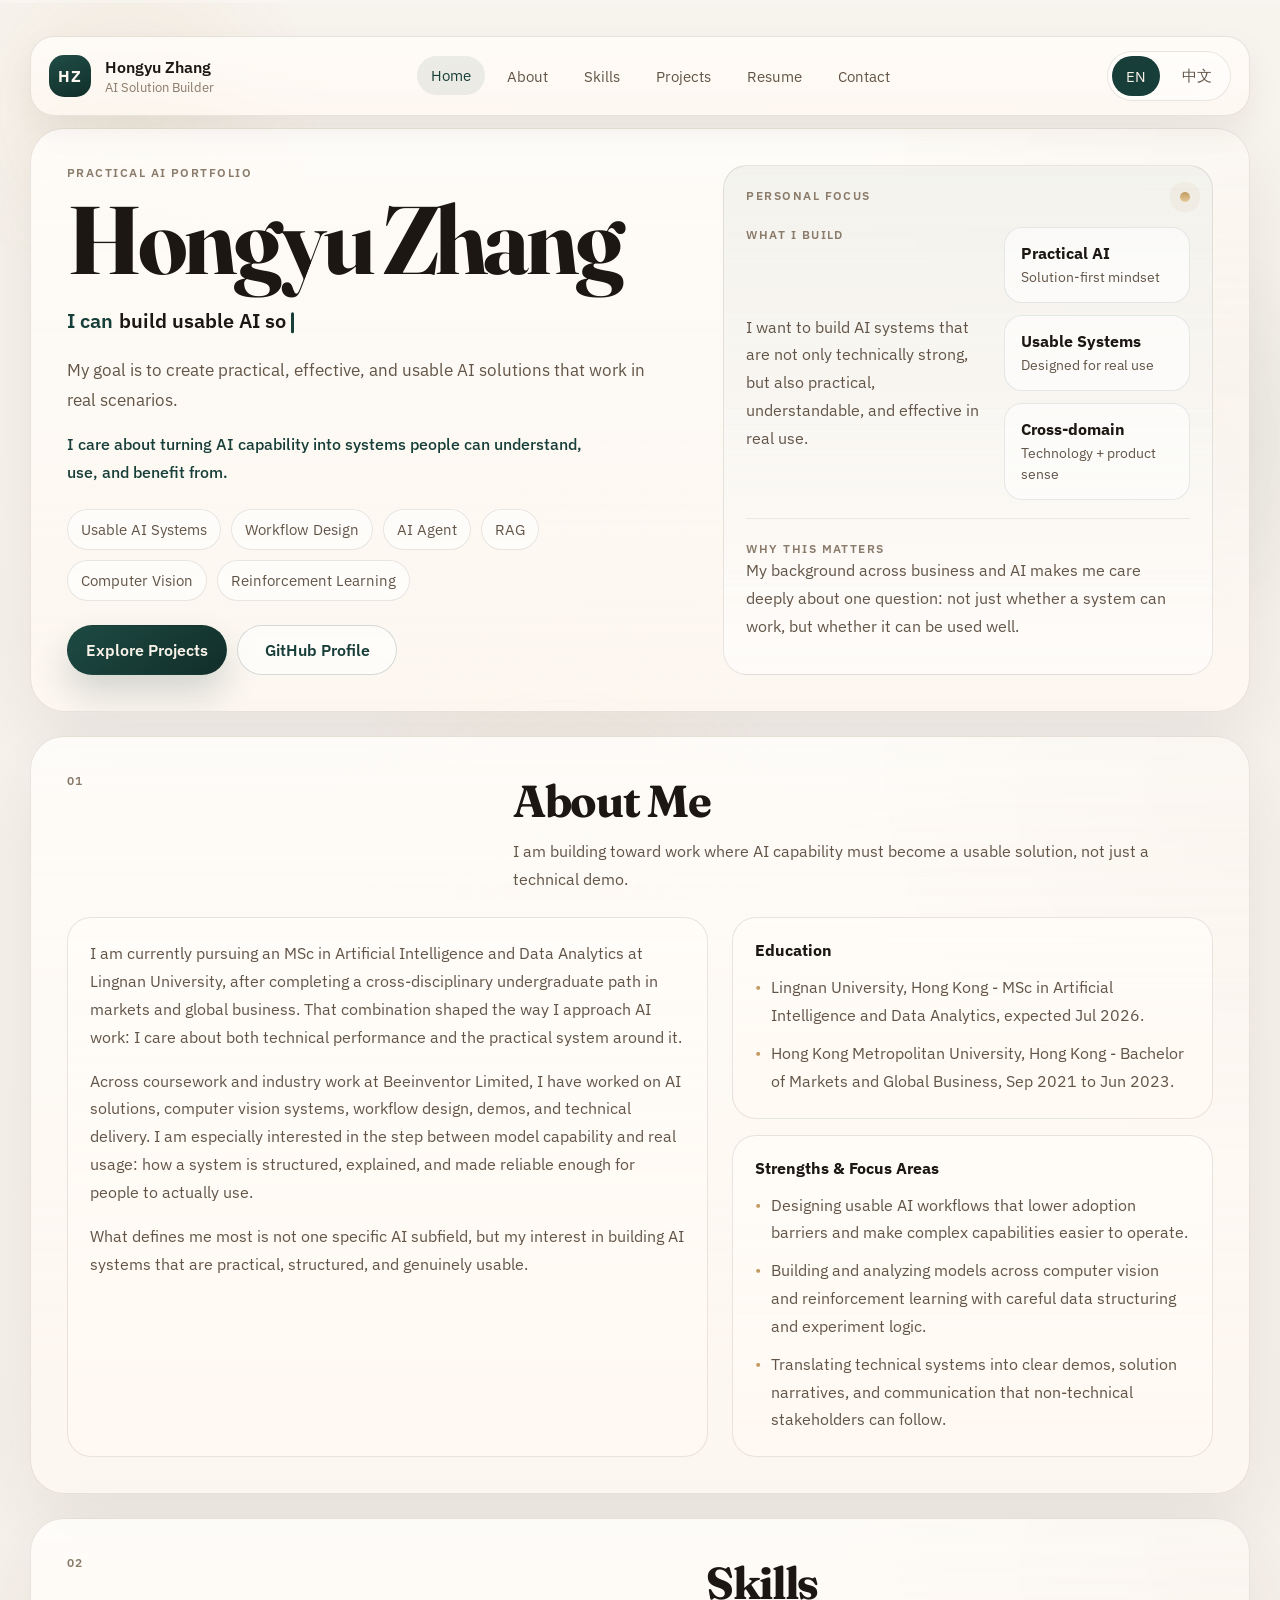
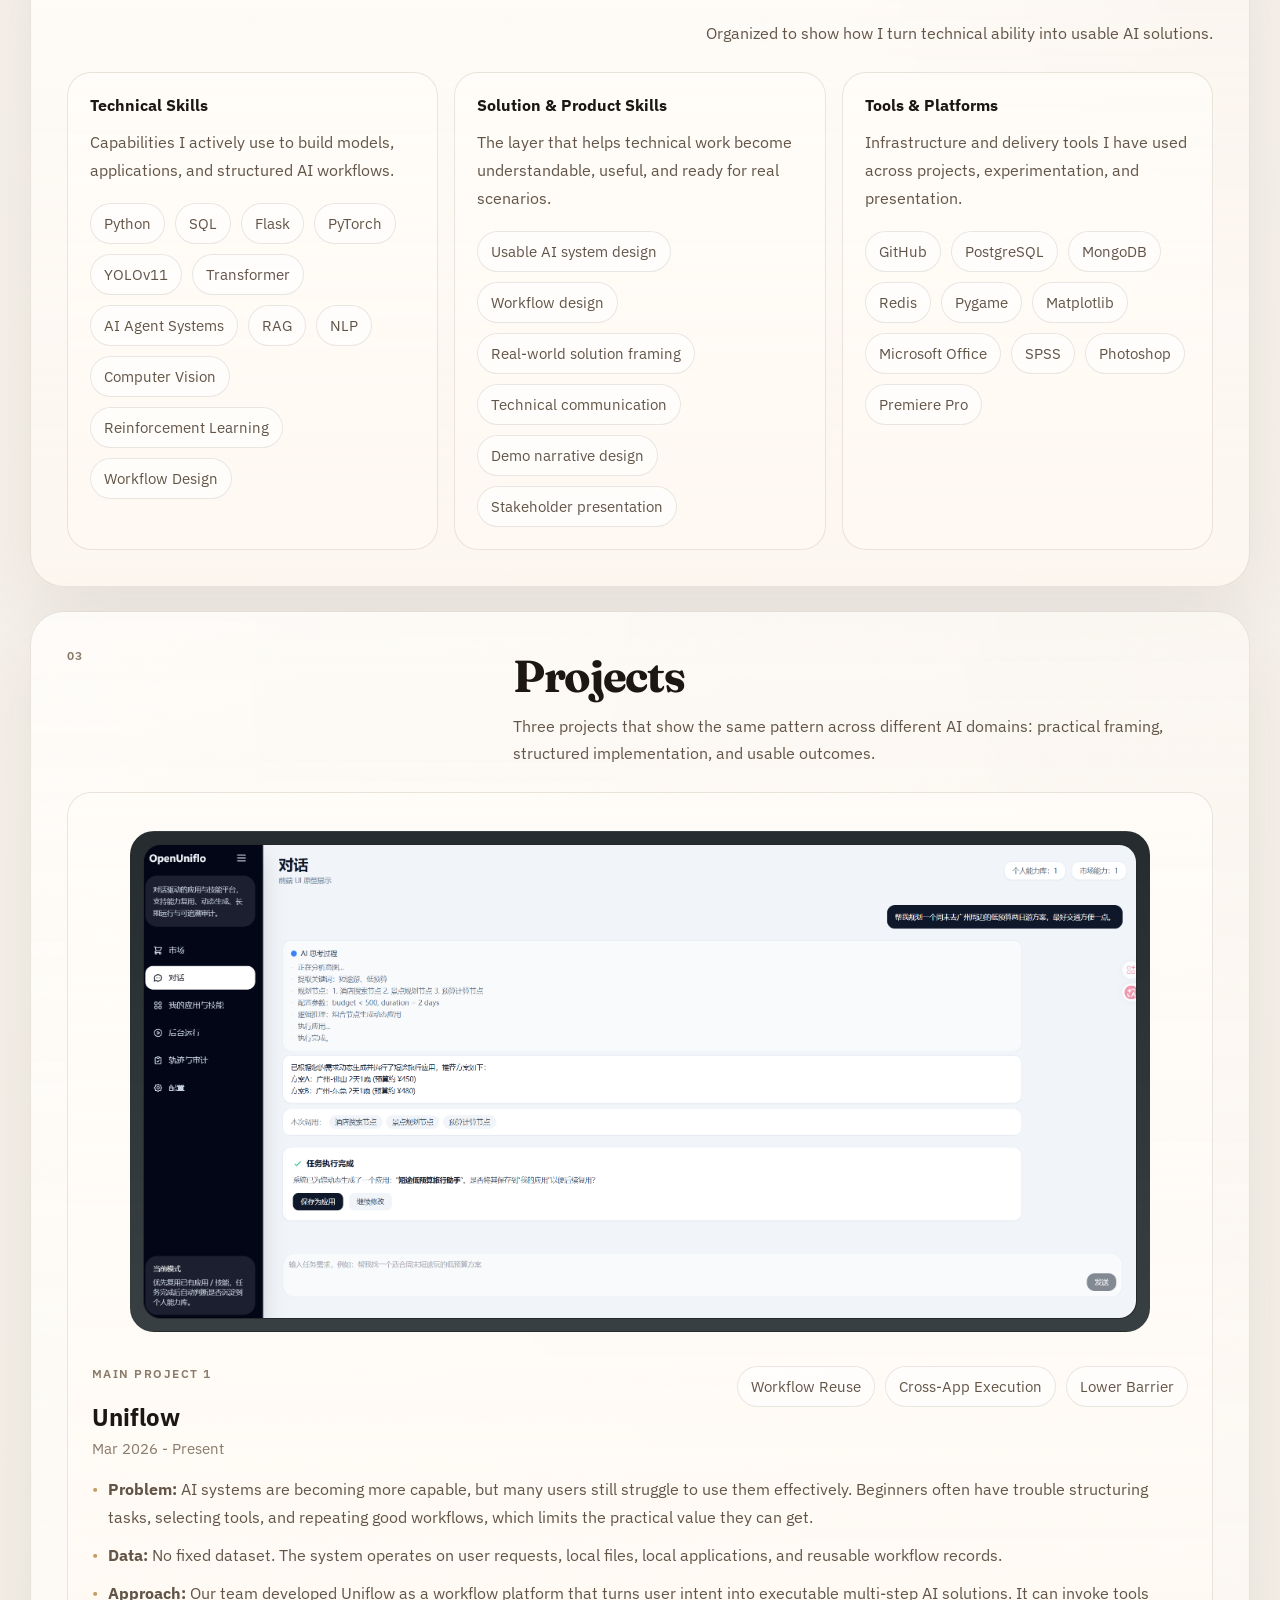
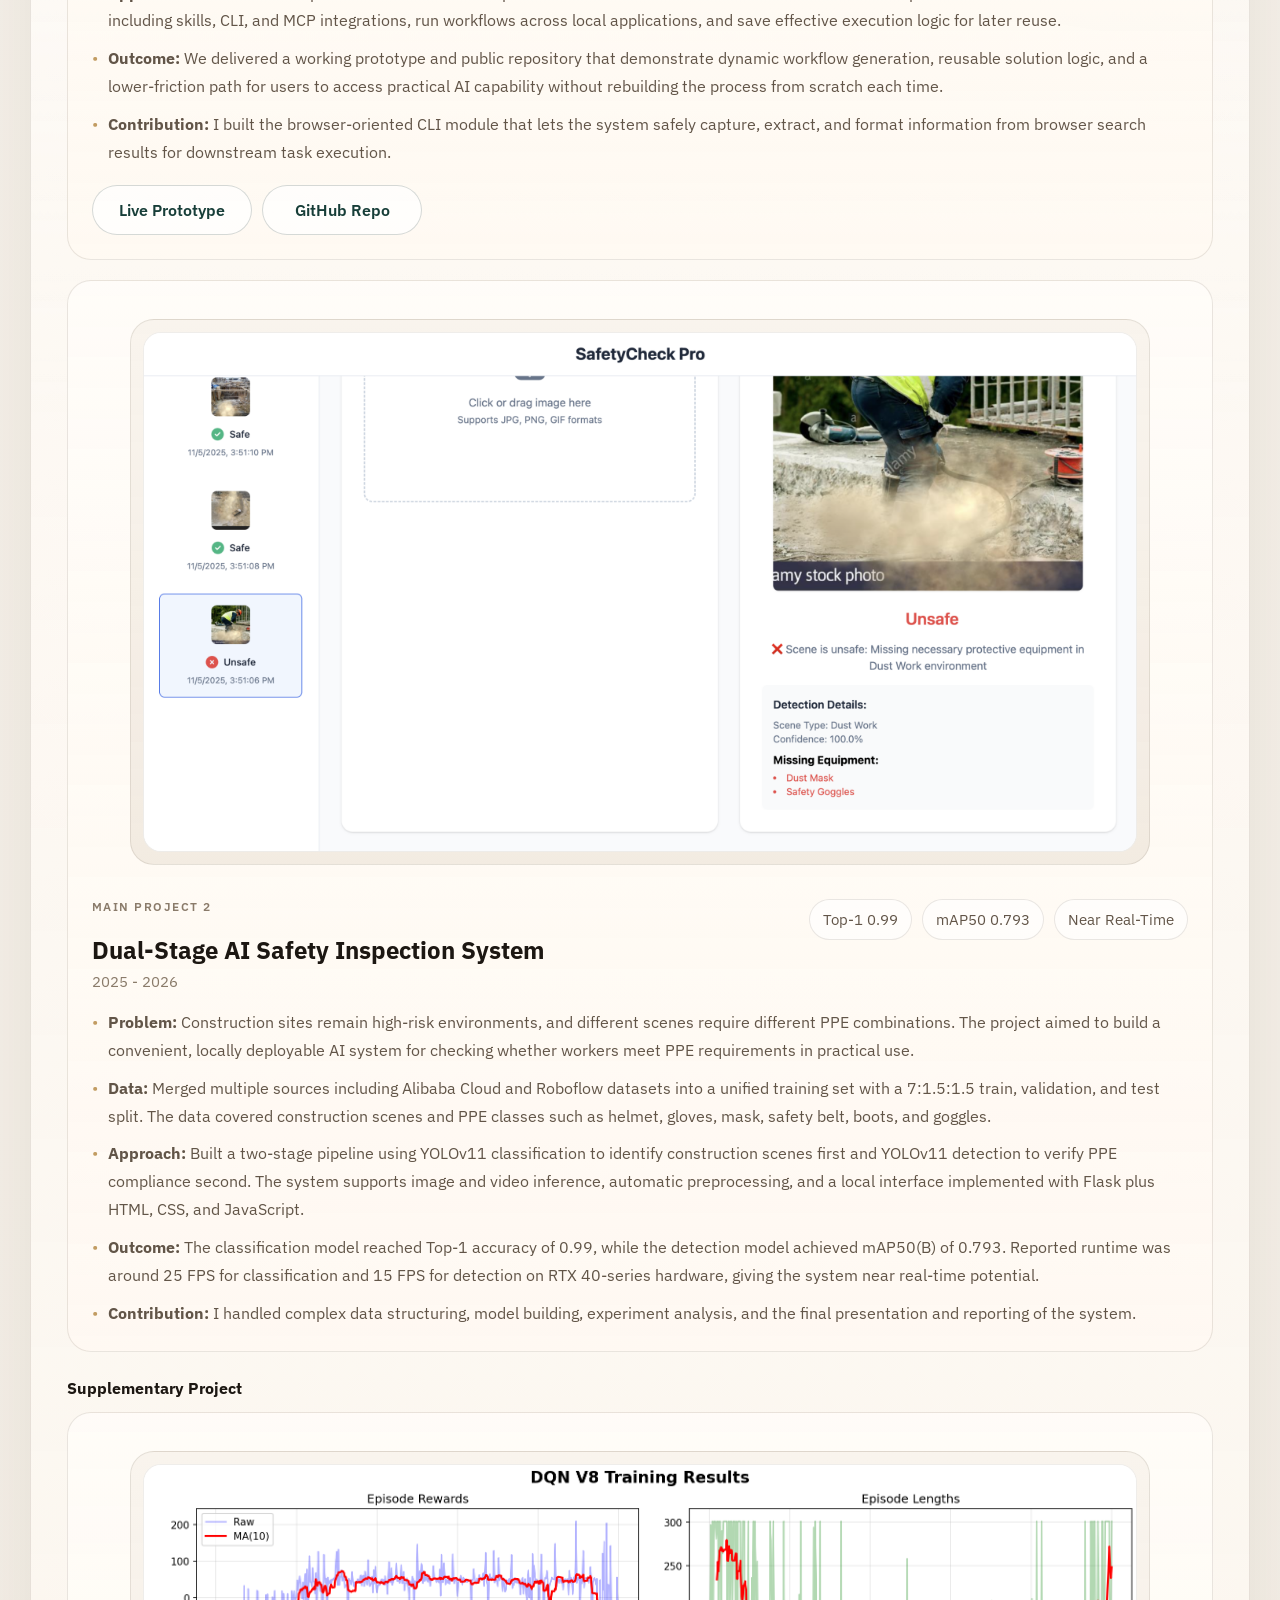
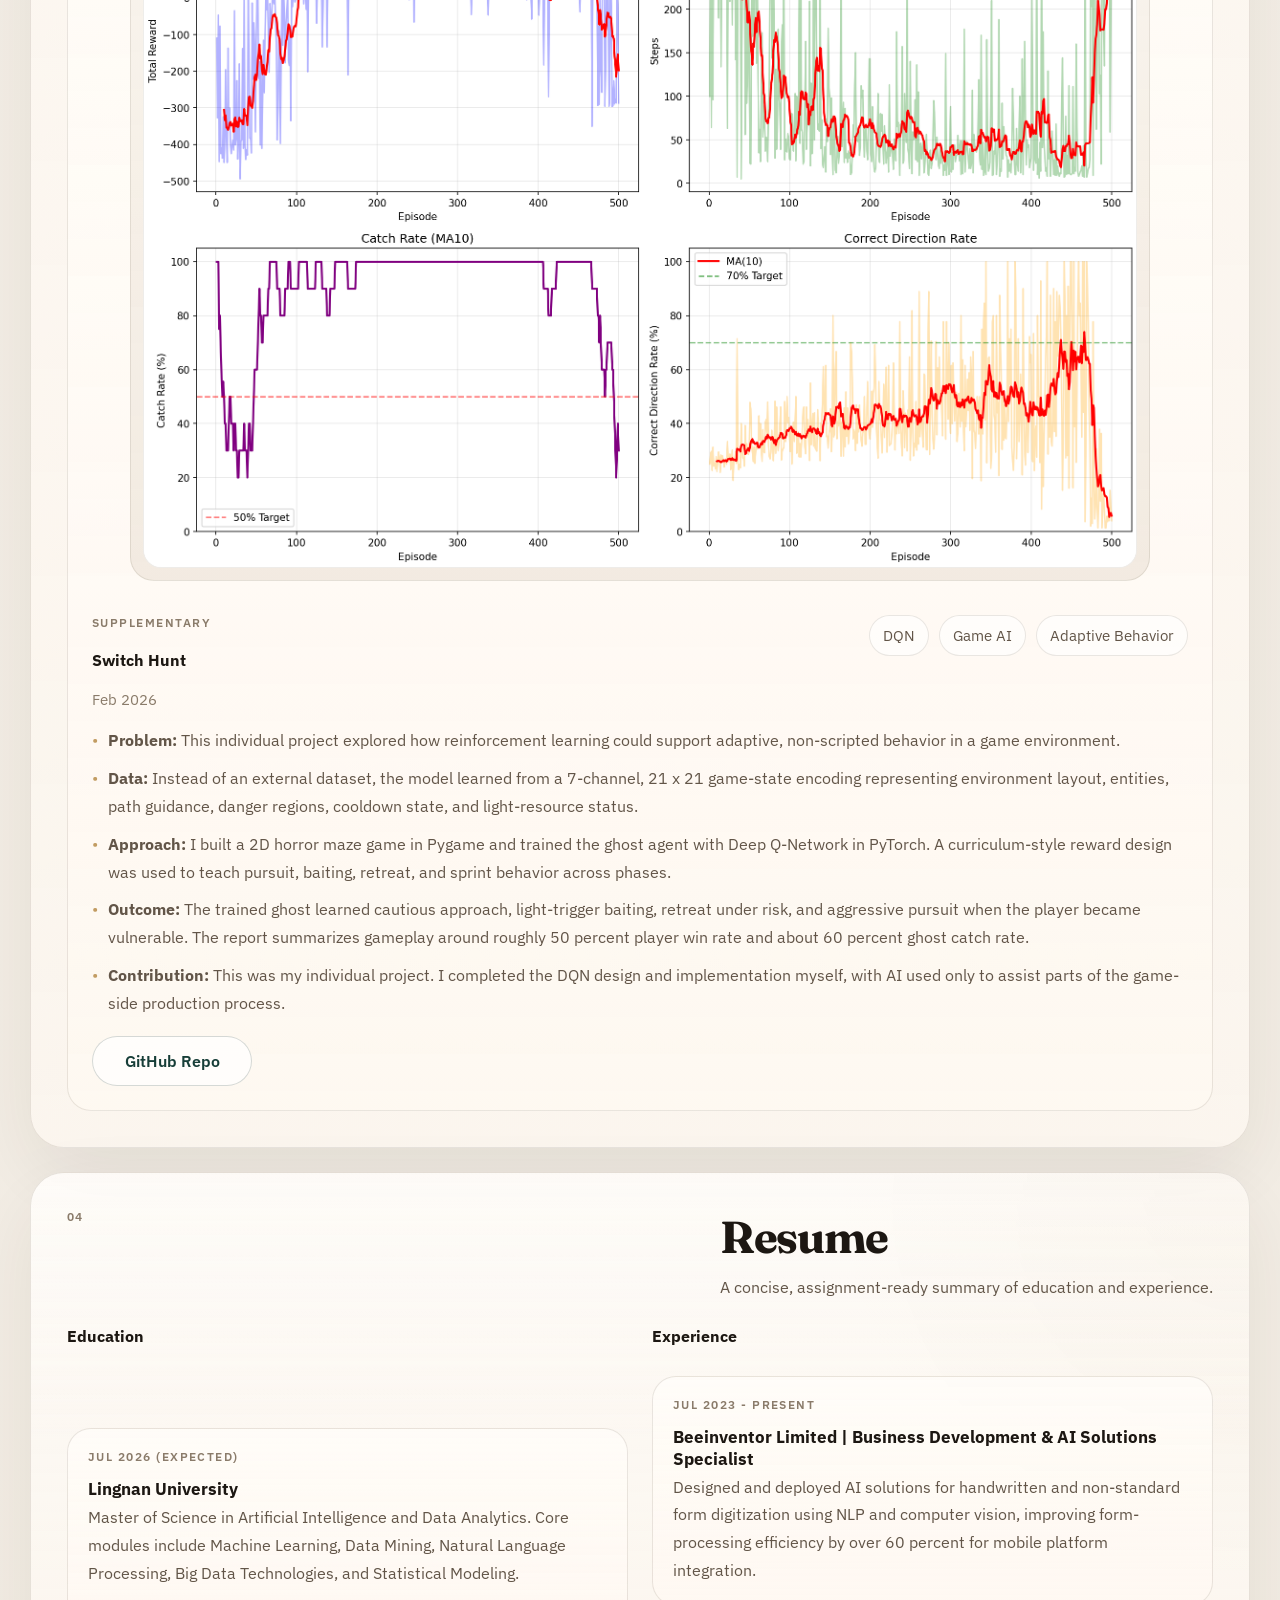
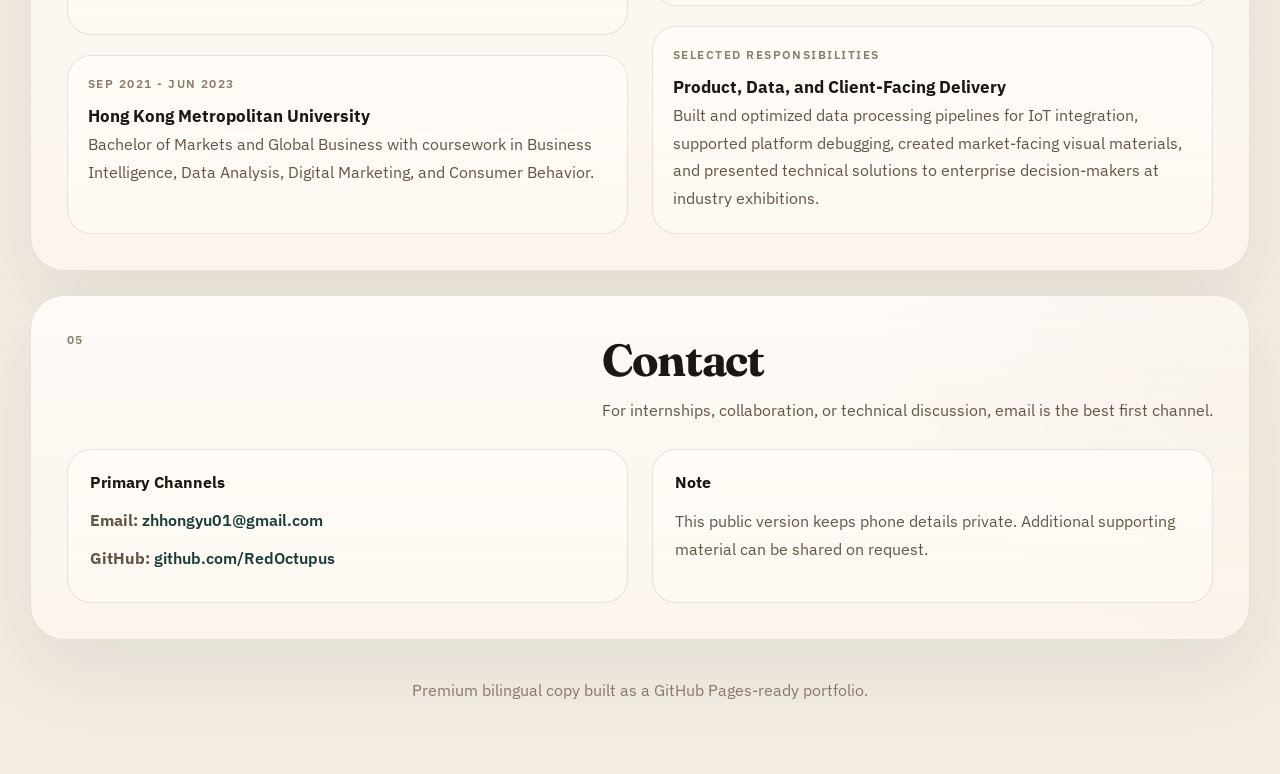
==== index.html @ efc62a49 "Initial GitHub Pages portfolio site" ====
<!DOCTYPE html>
<html lang="en">
<head>
  <meta charset="UTF-8">
  <meta name="viewport" content="width=device-width, initial-scale=1.0">
  <meta name="description" content="Premium portfolio copy for Hongyu Zhang, focused on building practical, effective, and usable AI solutions across workflow systems, computer vision, and reinforcement learning.">
  <title>Hongyu Zhang | AI Solution Builder</title>
  <link rel="preconnect" href="https://fonts.googleapis.com">
  <link rel="preconnect" href="https://fonts.gstatic.com" crossorigin>
  <link href="https://fonts.googleapis.com/css2?family=Fraunces:opsz,wght@9..144,500;9..144,600&family=IBM+Plex+Sans:wght@400;500;600;700&display=swap" rel="stylesheet">
  <link rel="stylesheet" href="styles.css">
</head>
<body>
  <div class="ambient-shell" aria-hidden="true">
    <div class="ambient-orb orb-a"></div>
    <div class="ambient-orb orb-b"></div>
    <div class="ambient-orb orb-c"></div>
    <div class="ambient-grid"></div>
  </div>
  <div class="scroll-progress" aria-hidden="true">
    <span id="scroll-progress-bar"></span>
  </div>

  <div class="page-shell">
    <header class="topbar interactive-panel" data-glow>
      <a class="brand" href="#home">
        <span class="brand-mark">HZ</span>
        <span class="brand-copy">
          <span class="brand-name">Hongyu Zhang</span>
          <span class="brand-role" id="brand-role"></span>
        </span>
      </a>
      <nav class="topnav" id="topnav" aria-label="Primary"></nav>
      <div class="lang-switch" aria-label="Language switch">
        <button class="lang-button is-active" type="button" data-lang="en">EN</button>
        <button class="lang-button" type="button" data-lang="zh">中文</button>
      </div>
    </header>

    <main>
      <section class="hero section-shell" id="home">
        <div class="hero-grid">
          <div class="hero-copy">
            <p class="eyebrow reveal-item" data-reveal style="--reveal-delay: 0ms;" id="hero-eyebrow"></p>
            <h1 class="hero-title reveal-item" data-reveal style="--reveal-delay: 80ms;" id="hero-title"></h1>
            <p class="hero-typewriter reveal-item" data-reveal style="--reveal-delay: 140ms;">
              <span class="typewriter-prefix" id="hero-typing-prefix"></span>
              <span class="typewriter-phrase" id="hero-typing-phrase"></span>
              <span class="typewriter-caret" id="hero-typing-caret" aria-hidden="true"></span>
            </p>
            <p class="hero-summary reveal-item" data-reveal style="--reveal-delay: 220ms;" id="hero-summary"></p>
            <p class="hero-signature reveal-item" data-reveal style="--reveal-delay: 280ms;" id="hero-signature"></p>
            <div class="hero-tags reveal-item" data-reveal style="--reveal-delay: 340ms;" id="hero-tags"></div>
            <div class="hero-actions reveal-item" data-reveal style="--reveal-delay: 400ms;" id="hero-actions"></div>
          </div>

          <aside class="hero-stage interactive-panel reveal-item" data-glow data-reveal style="--reveal-delay: 180ms;">
            <div class="hero-stage-topline">
              <span class="stage-kicker" id="hero-stage-kicker"></span>
              <span class="stage-accent-dot"></span>
            </div>
            <div class="hero-stage-panel">
              <div class="hero-stage-copy">
                <span class="micro-label" id="hero-angle-label"></span>
                <p class="hero-angle" id="hero-angle"></p>
              </div>
              <div class="hero-metrics" id="hero-metrics"></div>
            </div>
            <div class="micro-story">
              <span class="micro-label" id="hero-story-label"></span>
              <p id="hero-story"></p>
            </div>
          </aside>
        </div>
      </section>

      <section class="section-shell" id="about">
        <div class="section-heading">
          <p class="section-index">01</p>
          <div>
            <h2 id="about-heading"></h2>
            <p class="section-lead" id="about-lead"></p>
          </div>
        </div>
        <div class="about-grid">
          <div class="story-column interactive-panel" data-glow>
            <div class="rich-copy" id="about-body"></div>
          </div>
          <div class="info-stack">
            <article class="info-card interactive-panel" data-glow data-reveal>
              <h3 id="about-education-title"></h3>
              <div id="about-education"></div>
            </article>
            <article class="info-card interactive-panel" data-glow data-reveal>
              <h3 id="about-strengths-title"></h3>
              <ul class="bullet-list" id="about-strengths"></ul>
            </article>
          </div>
        </div>
      </section>

      <section class="section-shell" id="skills">
        <div class="section-heading">
          <p class="section-index">02</p>
          <div>
            <h2 id="skills-heading"></h2>
            <p class="section-lead" id="skills-lead"></p>
          </div>
        </div>
        <div class="skill-grid" id="skills-grid"></div>
      </section>

      <section class="section-shell" id="projects">
        <div class="section-heading">
          <p class="section-index">03</p>
          <div>
            <h2 id="projects-heading"></h2>
            <p class="section-lead" id="projects-lead"></p>
          </div>
        </div>
        <div class="featured-projects" id="featured-projects"></div>
        <div class="project-subsection">
          <h3 id="supplementary-heading"></h3>
          <div id="supplementary-projects"></div>
        </div>
      </section>

      <section class="section-shell" id="resume">
        <div class="section-heading">
          <p class="section-index">04</p>
          <div>
            <h2 id="resume-heading"></h2>
            <p class="section-lead" id="resume-lead"></p>
          </div>
        </div>
        <div class="resume-grid">
          <div class="resume-column">
            <h3 id="resume-education-heading"></h3>
            <div class="timeline" id="resume-education"></div>
          </div>
          <div class="resume-column">
            <h3 id="resume-experience-heading"></h3>
            <div class="timeline" id="resume-experience"></div>
          </div>
        </div>
      </section>

      <section class="section-shell" id="contact">
        <div class="section-heading">
          <p class="section-index">05</p>
          <div>
            <h2 id="contact-heading"></h2>
            <p class="section-lead" id="contact-lead"></p>
          </div>
        </div>
        <div class="contact-grid">
          <article class="contact-card interactive-panel" data-glow data-reveal>
            <h3 id="contact-primary-heading"></h3>
            <div id="contact-primary"></div>
          </article>
          <article class="contact-card interactive-panel" data-glow data-reveal>
            <h3 id="contact-note-heading"></h3>
            <p id="contact-note"></p>
          </article>
        </div>
      </section>
    </main>

    <footer class="footer">
      <p id="footer-text"></p>
    </footer>
  </div>

  <script src="script.js"></script>
</body>
</html>
---- styles.css ----
:root {
  --bg: #f3ede4;
  --bg-soft: #faf5ee;
  --panel: rgba(255, 250, 244, 0.8);
  --panel-strong: rgba(255, 251, 246, 0.92);
  --text: #1c1712;
  --muted: #625548;
  --soft: #8a7b6a;
  --line: rgba(55, 39, 23, 0.11);
  --line-strong: rgba(24, 52, 47, 0.18);
  --accent: #173e38;
  --accent-soft: rgba(23, 62, 56, 0.08);
  --gold: #c29c62;
  --shadow: 0 28px 80px rgba(54, 38, 22, 0.08);
  --shadow-soft: 0 14px 34px rgba(44, 28, 15, 0.06);
  --radius-xl: 34px;
  --radius-lg: 24px;
  --radius-md: 18px;
  --content-width: 1220px;
  --font-body: "IBM Plex Sans", "Segoe UI", sans-serif;
  --font-display: "Fraunces", Georgia, serif;
}

*,
*::before,
*::after {
  box-sizing: border-box;
}

html {
  scroll-behavior: smooth;
}

body {
  margin: 0;
  min-height: 100vh;
  background: linear-gradient(180deg, #f7f3ed 0%, #f2ece3 100%);
  color: var(--text);
  font-family: var(--font-body);
  overflow-x: hidden;
}

a {
  color: inherit;
}

img {
  display: block;
  max-width: 100%;
}

.ambient-shell {
  position: fixed;
  inset: 0;
  z-index: 0;
  pointer-events: none;
  overflow: hidden;
}

.ambient-grid {
  position: absolute;
  inset: 0;
  background-image:
    linear-gradient(rgba(23, 62, 56, 0.035) 1px, transparent 1px),
    linear-gradient(90deg, rgba(23, 62, 56, 0.035) 1px, transparent 1px);
  background-size: 40px 40px;
  mask-image: radial-gradient(circle at center, rgba(0, 0, 0, 0.68), transparent 78%);
  opacity: 0.24;
}

.ambient-orb {
  position: absolute;
  border-radius: 50%;
  filter: blur(20px);
  opacity: 0.4;
  animation: drift 18s ease-in-out infinite alternate;
}

.orb-a {
  top: -80px;
  left: -60px;
  width: 380px;
  height: 380px;
  background: radial-gradient(circle, rgba(194, 156, 98, 0.28), transparent 68%);
}

.orb-b {
  top: 220px;
  right: -80px;
  width: 440px;
  height: 440px;
  background: radial-gradient(circle, rgba(23, 62, 56, 0.2), transparent 72%);
  animation-duration: 24s;
}

.orb-c {
  left: 26%;
  bottom: -180px;
  width: 460px;
  height: 460px;
  background: radial-gradient(circle, rgba(244, 213, 165, 0.25), transparent 72%);
  animation-duration: 21s;
}

.scroll-progress {
  position: fixed;
  top: 0;
  left: 0;
  width: 100%;
  height: 3px;
  z-index: 40;
  background: rgba(255, 255, 255, 0.25);
}

.scroll-progress span {
  display: block;
  width: 0;
  height: 100%;
  background: linear-gradient(90deg, var(--accent), var(--gold));
}

.page-shell {
  position: relative;
  z-index: 1;
  width: min(calc(100% - 36px), var(--content-width));
  margin: 0 auto;
  padding: 22px 0 48px;
}

.topbar {
  position: sticky;
  top: 14px;
  z-index: 30;
  display: grid;
  grid-template-columns: auto 1fr auto;
  align-items: center;
  gap: 20px;
  padding: 14px 18px;
  margin-bottom: 26px;
  border: 1px solid var(--line);
  border-radius: 26px;
  background: rgba(255, 250, 244, 0.78);
  backdrop-filter: blur(22px);
  box-shadow: var(--shadow-soft);
}

.brand {
  display: inline-flex;
  align-items: center;
  gap: 14px;
  text-decoration: none;
}

.brand-mark {
  display: grid;
  place-items: center;
  width: 42px;
  height: 42px;
  border-radius: 15px;
  background: linear-gradient(160deg, #204c45, #112f2a);
  color: #fbf7f0;
  font-weight: 700;
  letter-spacing: 0.04em;
}

.brand-copy {
  display: grid;
  gap: 2px;
}

.brand-name {
  font-size: 0.98rem;
  font-weight: 600;
}

.brand-role {
  color: var(--soft);
  font-size: 0.8rem;
}

.topnav {
  display: flex;
  justify-content: center;
  gap: 8px;
  flex-wrap: wrap;
}

.nav-link {
  padding: 10px 14px;
  border-radius: 999px;
  color: var(--muted);
  text-decoration: none;
  font-size: 0.92rem;
  transition: color 220ms ease, background-color 220ms ease, transform 220ms ease;
}

.nav-link:hover,
.nav-link.is-active {
  color: var(--accent);
  background: rgba(23, 62, 56, 0.08);
  transform: translateY(-1px);
}

.lang-switch {
  display: inline-flex;
  gap: 8px;
  padding: 4px;
  border: 1px solid var(--line);
  border-radius: 999px;
  background: rgba(255, 255, 255, 0.56);
}

.lang-button {
  border: 0;
  padding: 10px 14px;
  border-radius: 999px;
  background: transparent;
  color: var(--muted);
  font: inherit;
  font-size: 0.92rem;
  cursor: pointer;
  transition: background-color 180ms ease, color 180ms ease;
}

.lang-button.is-active {
  background: var(--accent);
  color: #f7f1e7;
}

main {
  display: grid;
  gap: 24px;
}

.section-shell {
  position: relative;
  padding: 36px;
  border: 1px solid var(--line);
  border-radius: var(--radius-xl);
  background: linear-gradient(180deg, rgba(255, 252, 248, 0.82), rgba(255, 249, 242, 0.68));
  box-shadow: var(--shadow);
  overflow: hidden;
}

.section-shell::before {
  content: "";
  position: absolute;
  inset: 0;
  background:
    linear-gradient(180deg, rgba(255, 255, 255, 0.28), transparent 38%),
    radial-gradient(circle at top right, rgba(194, 156, 98, 0.07), transparent 30%);
  pointer-events: none;
}

.hero {
  min-height: clamp(540px, 62vh, 780px);
}

.hero-grid,
.about-grid,
.resume-grid,
.contact-grid {
  position: relative;
  z-index: 1;
  display: grid;
  gap: 24px;
}

.hero-grid {
  grid-template-columns: minmax(0, 1.24fr) minmax(320px, 0.96fr);
  align-items: start;
}

.hero-copy {
  padding-right: 18px;
}

.eyebrow,
.section-index,
.stage-kicker,
.micro-label,
.timeline-meta,
.project-label {
  margin: 0 0 14px;
  color: var(--soft);
  letter-spacing: 0.12em;
  text-transform: uppercase;
  font-size: 0.76rem;
  font-weight: 600;
}

.hero-title {
  max-width: 11ch;
  margin: 0;
  font-family: var(--font-display);
  font-size: clamp(3.2rem, 8vw, 6rem);
  line-height: 0.95;
  letter-spacing: -0.04em;
}

.hero-typewriter {
  display: inline-flex;
  align-items: center;
  flex-wrap: wrap;
  gap: 0.28em;
  min-height: 1.8em;
  margin: 18px 0 10px;
  color: var(--accent);
  font-size: clamp(1.05rem, 2vw, 1.28rem);
  font-weight: 600;
  line-height: 1.5;
}

.typewriter-prefix,
.typewriter-phrase {
  white-space: pre-wrap;
}

.typewriter-phrase {
  color: var(--text);
}

.typewriter-caret {
  width: 0.12em;
  height: 1.05em;
  border-radius: 999px;
  background: currentColor;
  transform: translateY(0.06em);
  animation: caret-blink 1s steps(1, end) infinite;
}

.typewriter-caret.is-static {
  animation: none;
  opacity: 0.7;
}

.hero-summary,
.hero-signature,
.section-lead,
.rich-copy p,
.info-card li,
.skill-card p,
.project-list li,
.timeline-item p,
.contact-card p,
.hero-angle,
.micro-story p {
  color: var(--muted);
  line-height: 1.74;
}

.hero-summary {
  max-width: 60ch;
  margin: 6px 0 16px;
  font-size: 1.06rem;
}

.hero-signature {
  max-width: 54ch;
  margin: 0 0 22px;
  color: var(--accent);
  font-size: 1rem;
  font-weight: 500;
}

.hero-tags,
.hero-actions,
.project-metrics,
.chip-list {
  display: flex;
  flex-wrap: wrap;
  gap: 10px;
}

.tag,
.metric-chip,
.skill-pill {
  display: inline-flex;
  align-items: center;
  padding: 10px 13px;
  border: 1px solid var(--line);
  border-radius: 999px;
  background: rgba(255, 255, 255, 0.6);
  color: var(--muted);
  font-size: 0.92rem;
}

.hero-actions {
  margin-top: 24px;
}

.button-link,
.project-link {
  display: inline-flex;
  align-items: center;
  justify-content: center;
  min-width: 160px;
  padding: 14px 18px;
  border-radius: 999px;
  text-decoration: none;
  font-weight: 600;
  border: 1px solid transparent;
  transition: transform 220ms ease, box-shadow 220ms ease, background-color 220ms ease;
}

.button-link:hover,
.project-link:hover {
  transform: translateY(-2px);
}

.button-link.primary {
  color: #f8f2e9;
  background: linear-gradient(140deg, #1d4a43, #122e29);
  box-shadow: 0 18px 34px rgba(22, 55, 49, 0.18);
}

.button-link.secondary {
  color: var(--accent);
  border-color: var(--line-strong);
  background: rgba(255, 255, 255, 0.62);
}

.interactive-panel,
.info-card,
.skill-card,
.project-card,
.supplementary-card,
.timeline-item,
.contact-card {
  position: relative;
  overflow: hidden;
  border: 1px solid var(--line);
  border-radius: var(--radius-lg);
  background: linear-gradient(180deg, rgba(255, 252, 248, 0.88), rgba(255, 249, 242, 0.74));
  transition: transform 280ms ease, border-color 280ms ease, box-shadow 280ms ease;
}

.interactive-panel::after,
.project-card::after,
.supplementary-card::after,
.skill-card::after,
.info-card::after,
.timeline-item::after,
.contact-card::after {
  content: "";
  position: absolute;
  inset: 0;
  background: radial-gradient(circle at var(--glow-x, 50%) var(--glow-y, 50%), rgba(194, 156, 98, 0.18), transparent 34%);
  opacity: 0;
  transition: opacity 260ms ease;
  pointer-events: none;
}

.interactive-panel:hover,
.project-card:hover,
.supplementary-card:hover,
.skill-card:hover,
.info-card:hover,
.timeline-item:hover,
.contact-card:hover {
  transform: translateY(-4px);
  border-color: rgba(23, 62, 56, 0.2);
  box-shadow: 0 18px 42px rgba(37, 27, 16, 0.09);
}

.interactive-panel:hover::after,
.project-card:hover::after,
.supplementary-card:hover::after,
.skill-card:hover::after,
.info-card:hover::after,
.timeline-item:hover::after,
.contact-card:hover::after {
  opacity: 1;
}

.hero-stage {
  padding: 22px;
  min-height: 100%;
  background:
    linear-gradient(180deg, rgba(23, 62, 56, 0.05), rgba(255, 255, 255, 0.54)),
    linear-gradient(180deg, rgba(255, 252, 247, 0.92), rgba(255, 248, 240, 0.82));
}

.hero-stage-topline,
.hero-stage-panel,
.project-header,
.section-heading {
  display: flex;
  justify-content: space-between;
  gap: 16px;
}

.hero-stage-topline,
.project-header {
  align-items: start;
}

.stage-accent-dot {
  width: 10px;
  height: 10px;
  margin-top: 4px;
  border-radius: 50%;
  background: linear-gradient(180deg, var(--gold), #e6c998);
  box-shadow: 0 0 0 10px rgba(194, 156, 98, 0.08);
}

.hero-stage-panel {
  display: grid;
  grid-template-columns: minmax(0, 1.2fr) minmax(180px, 0.92fr);
  margin-top: 10px;
}

.hero-stage-copy {
  display: grid;
  gap: 10px;
}

.hero-angle,
.micro-story p {
  margin: 0;
}

.hero-metrics {
  display: grid;
  gap: 12px;
}

.metric-card {
  display: grid;
  gap: 4px;
  padding: 14px 16px;
  border: 1px solid rgba(23, 62, 56, 0.1);
  border-radius: var(--radius-md);
  background: rgba(255, 255, 255, 0.58);
}

.metric-card strong {
  font-size: 1.02rem;
  font-weight: 700;
}

.metric-card span {
  color: var(--muted);
  font-size: 0.88rem;
  line-height: 1.5;
}

.micro-story {
  margin-top: 18px;
  padding-top: 18px;
  border-top: 1px solid rgba(55, 39, 23, 0.08);
}

.section-heading {
  position: relative;
  z-index: 1;
  margin-bottom: 24px;
}

.section-heading h2 {
  margin: 0;
  font-family: var(--font-display);
  font-size: clamp(2rem, 4vw, 2.8rem);
  letter-spacing: -0.03em;
}

.section-lead {
  margin: 10px 0 0;
  max-width: 70ch;
}

.about-grid {
  grid-template-columns: minmax(0, 1.2fr) minmax(280px, 0.9fr);
}

.story-column,
.info-card,
.skill-card,
.contact-card {
  padding: 22px;
}

.rich-copy {
  display: grid;
  gap: 16px;
}

.rich-copy p,
.timeline-item p {
  margin: 0;
}

.info-stack {
  display: grid;
  gap: 16px;
}

.info-card h3,
.skill-card h3,
.resume-column h3,
.project-subsection h3,
.contact-card h3 {
  margin: 0 0 14px;
  font-size: 1rem;
}

.bullet-list,
.project-list,
.contact-list {
  display: grid;
  gap: 10px;
  list-style: none;
  padding: 0;
  margin: 0;
}

.bullet-list li,
.project-list li {
  position: relative;
  padding-left: 1rem;
}

.bullet-list li::before,
.project-list li::before {
  content: "•";
  position: absolute;
  left: 0;
  color: var(--gold);
}

.contact-list li {
  color: var(--muted);
  line-height: 1.75;
}

.contact-card a {
  color: var(--accent);
  text-decoration: none;
  font-weight: 600;
}

.skill-grid {
  position: relative;
  z-index: 1;
  display: grid;
  grid-template-columns: repeat(3, minmax(0, 1fr));
  gap: 16px;
}

.skill-card p {
  margin: 0 0 18px;
}

.featured-projects,
#supplementary-projects,
.timeline {
  position: relative;
  z-index: 1;
  display: grid;
  gap: 20px;
}

.project-card,
.supplementary-card {
  display: grid;
  grid-template-columns: 1fr;
}

.project-visual-wrap {
  padding: 22px 22px 0;
}

.visual-frame {
  border-radius: 24px;
  border: 1px solid rgba(55, 39, 23, 0.1);
  overflow: hidden;
}

.visual-frame[data-frame="matte"] {
  padding: 12px;
  background: linear-gradient(180deg, rgba(249, 244, 237, 0.98), rgba(241, 233, 223, 0.9));
}

.visual-frame[data-frame="matte-dark"] {
  padding: 12px;
  background: linear-gradient(180deg, rgba(24, 31, 34, 0.94), rgba(39, 48, 52, 0.92));
}

.visual-stage {
  width: 100%;
  aspect-ratio: var(--visual-aspect, 16 / 9);
  border-radius: 18px;
  overflow: hidden;
  border: 1px solid rgba(55, 39, 23, 0.08);
  background: rgba(255, 255, 255, 0.88);
}

.visual-frame[data-frame="matte-dark"] .visual-stage {
  background: rgba(18, 22, 24, 0.96);
  border-color: rgba(255, 255, 255, 0.08);
}

.visual-stage img {
  width: 100%;
  height: 100%;
  object-fit: var(--image-fit, cover);
  object-position: var(--image-position, center center);
  transform: scale(1.005);
  transition: transform 700ms cubic-bezier(.2, .7, .2, 1);
}

.project-card:hover .visual-stage img,
.supplementary-card:hover .visual-stage img {
  transform: scale(1.018);
}

.project-copy {
  display: grid;
  gap: 18px;
  padding: 18px 24px 24px;
}

.project-title-group {
  display: grid;
  gap: 6px;
}

.project-title {
  margin: 0;
  font-size: 1.52rem;
}

.project-time {
  color: var(--soft);
  font-size: 0.92rem;
}

.project-metrics {
  justify-content: flex-start;
}

.project-links {
  display: flex;
  flex-wrap: wrap;
  gap: 10px;
}

.project-link {
  color: var(--accent);
  border-color: var(--line-strong);
  background: rgba(255, 255, 255, 0.66);
}

.project-subsection {
  position: relative;
  z-index: 1;
  margin-top: 26px;
}

.resume-grid,
.contact-grid {
  position: relative;
  z-index: 1;
  grid-template-columns: repeat(2, minmax(0, 1fr));
}

.resume-column {
  display: grid;
  gap: 16px;
}

.timeline-item {
  padding: 20px;
}

.timeline-item h4 {
  margin: 10px 0 4px;
  font-size: 1.04rem;
}

.footer {
  padding: 24px 0 10px;
  text-align: center;
  color: var(--soft);
}

[data-reveal] {
  opacity: 0;
  transform: translateY(26px);
  transition: opacity 680ms cubic-bezier(.2, .7, .2, 1), transform 680ms cubic-bezier(.2, .7, .2, 1);
  transition-delay: var(--reveal-delay, 0ms);
}

[data-reveal].is-visible {
  opacity: 1;
  transform: translateY(0);
}

@keyframes drift {
  from {
    transform: translate3d(0, 0, 0) scale(1);
  }
  to {
    transform: translate3d(28px, -24px, 0) scale(1.06);
  }
}

@keyframes caret-blink {
  0%,
  49% {
    opacity: 1;
  }
  50%,
  100% {
    opacity: 0;
  }
}

@media (max-width: 1080px) {
  .hero-grid,
  .about-grid,
  .resume-grid,
  .contact-grid,
  .skill-grid,
  .hero-stage-panel {
    grid-template-columns: 1fr;
  }

  .hero-copy {
    padding-right: 0;
  }
}

@media (max-width: 860px) {
  .page-shell {
    width: min(calc(100% - 20px), var(--content-width));
    padding-top: 12px;
  }

  .topbar {
    grid-template-columns: 1fr;
    justify-items: start;
  }

  .topnav {
    justify-content: flex-start;
  }

  .section-shell {
    padding: 24px;
  }

  .hero-title {
    max-width: none;
  }

  .project-header {
    flex-direction: column;
  }

  .project-visual-wrap {
    padding: 18px 18px 0;
  }

  .project-copy {
    padding: 16px 18px 20px;
  }
}

@media (max-width: 560px) {
  .hero-actions,
  .project-links {
    flex-direction: column;
  }

  .button-link,
  .project-link {
    width: 100%;
  }

  .hero-typewriter {
    font-size: 1rem;
  }
}

@media (prefers-reduced-motion: reduce) {
  html {
    scroll-behavior: auto;
  }

  *,
  *::before,
  *::after {
    animation: none !important;
    transition-duration: 0.01ms !important;
    transition-delay: 0ms !important;
  }

  [data-reveal] {
    opacity: 1;
    transform: none;
  }

  .typewriter-caret {
    opacity: 0;
  }
}
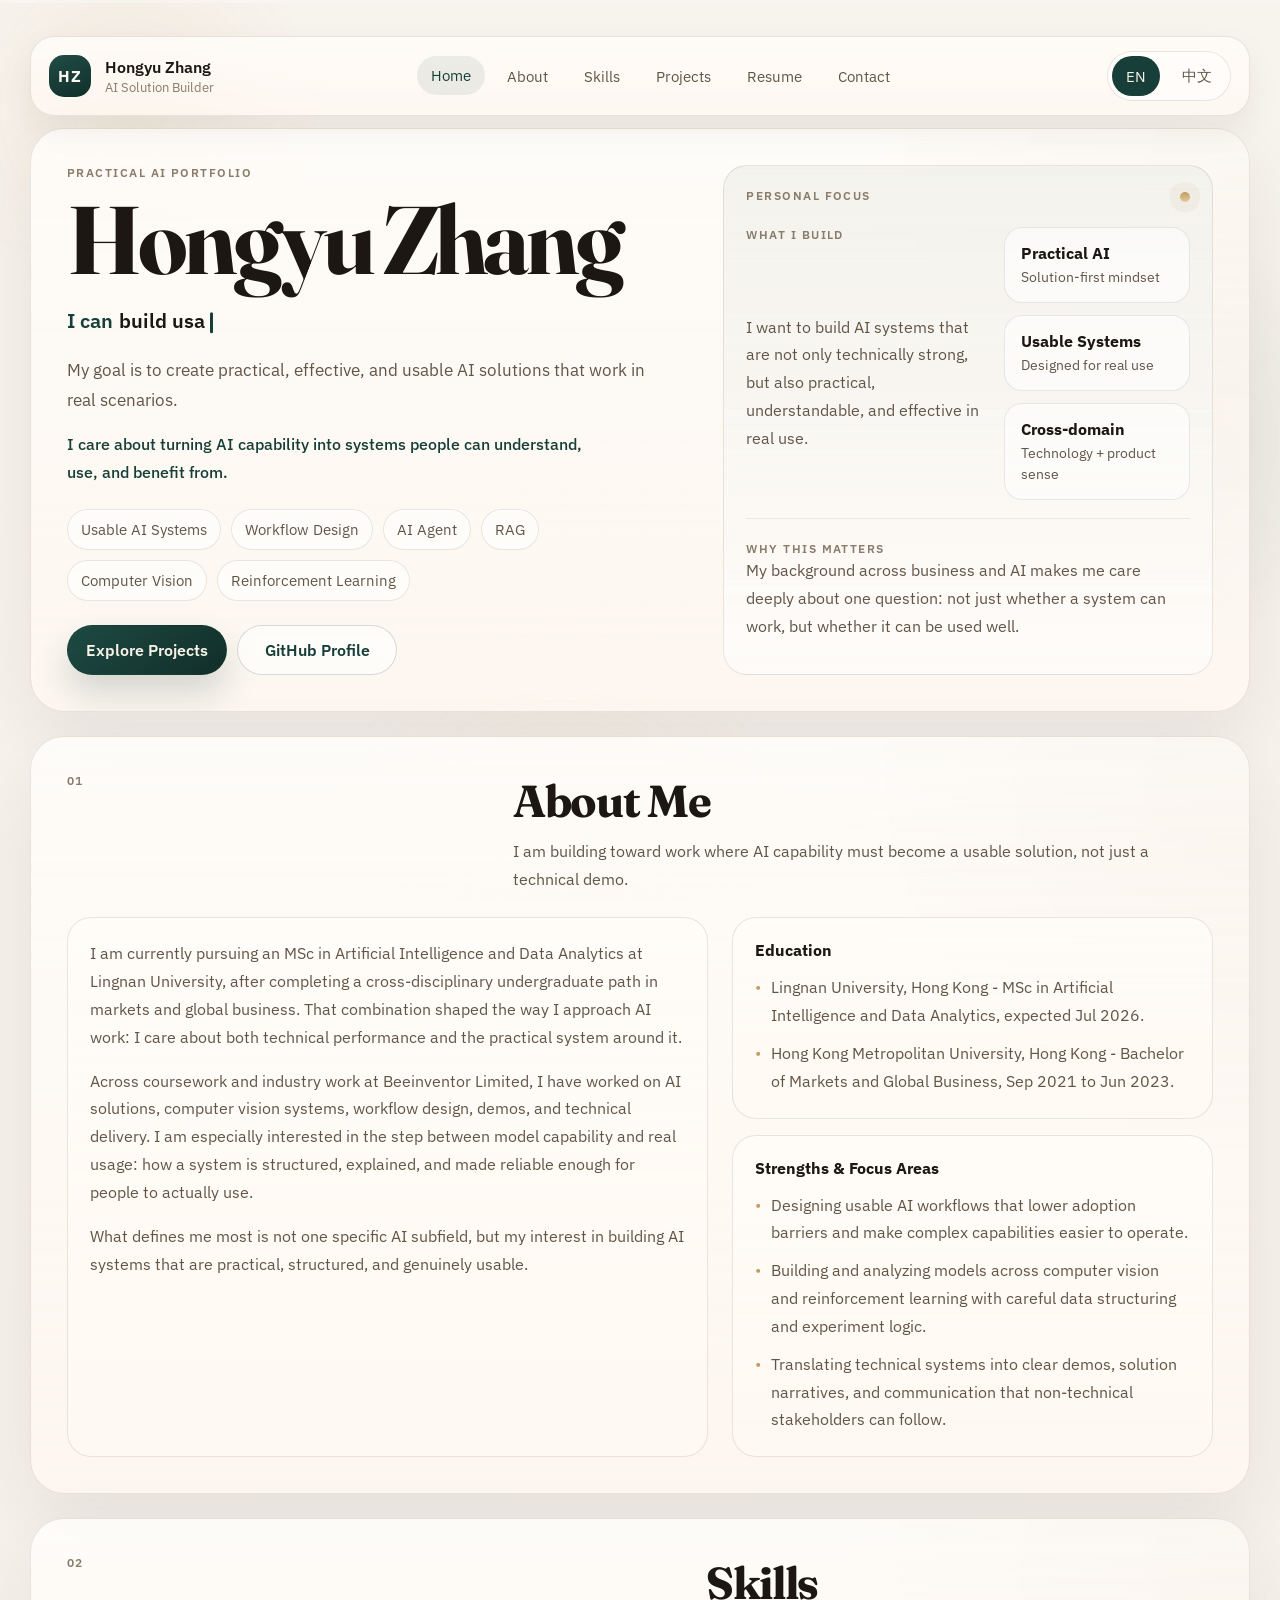
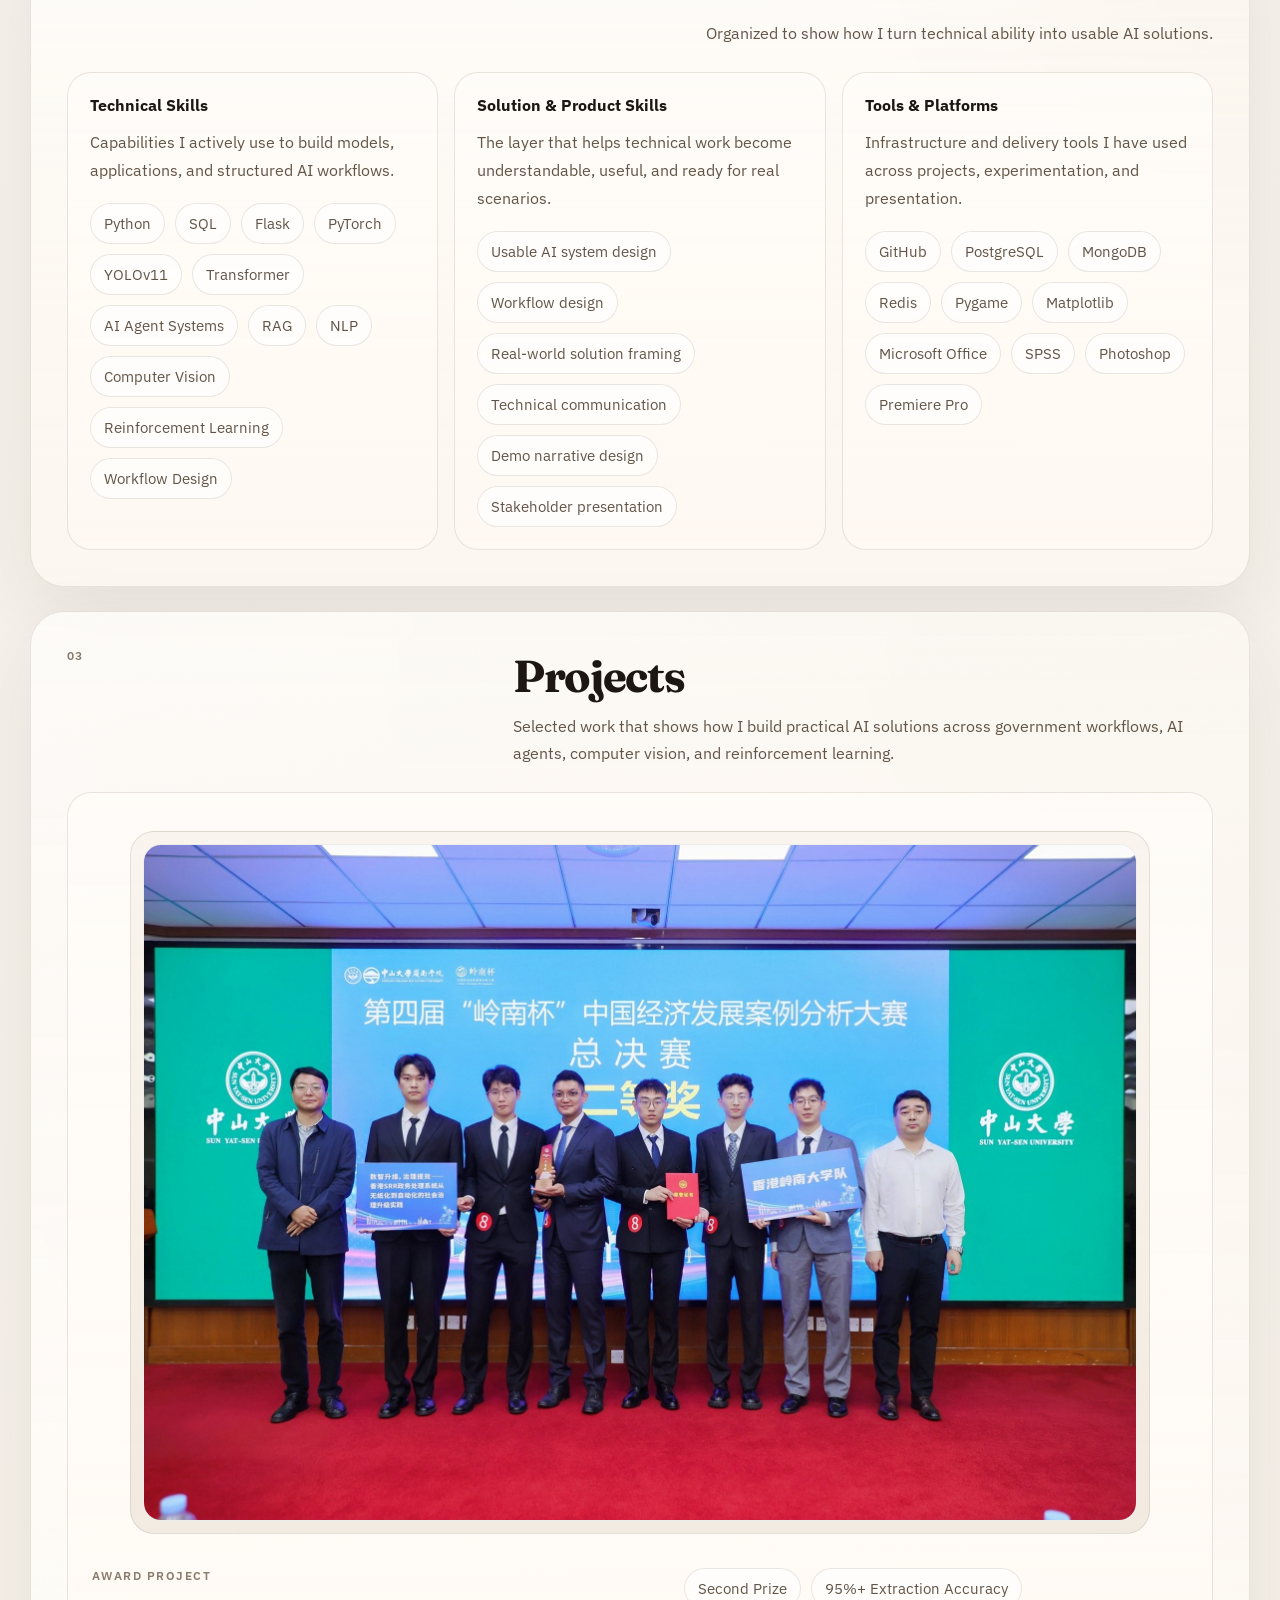
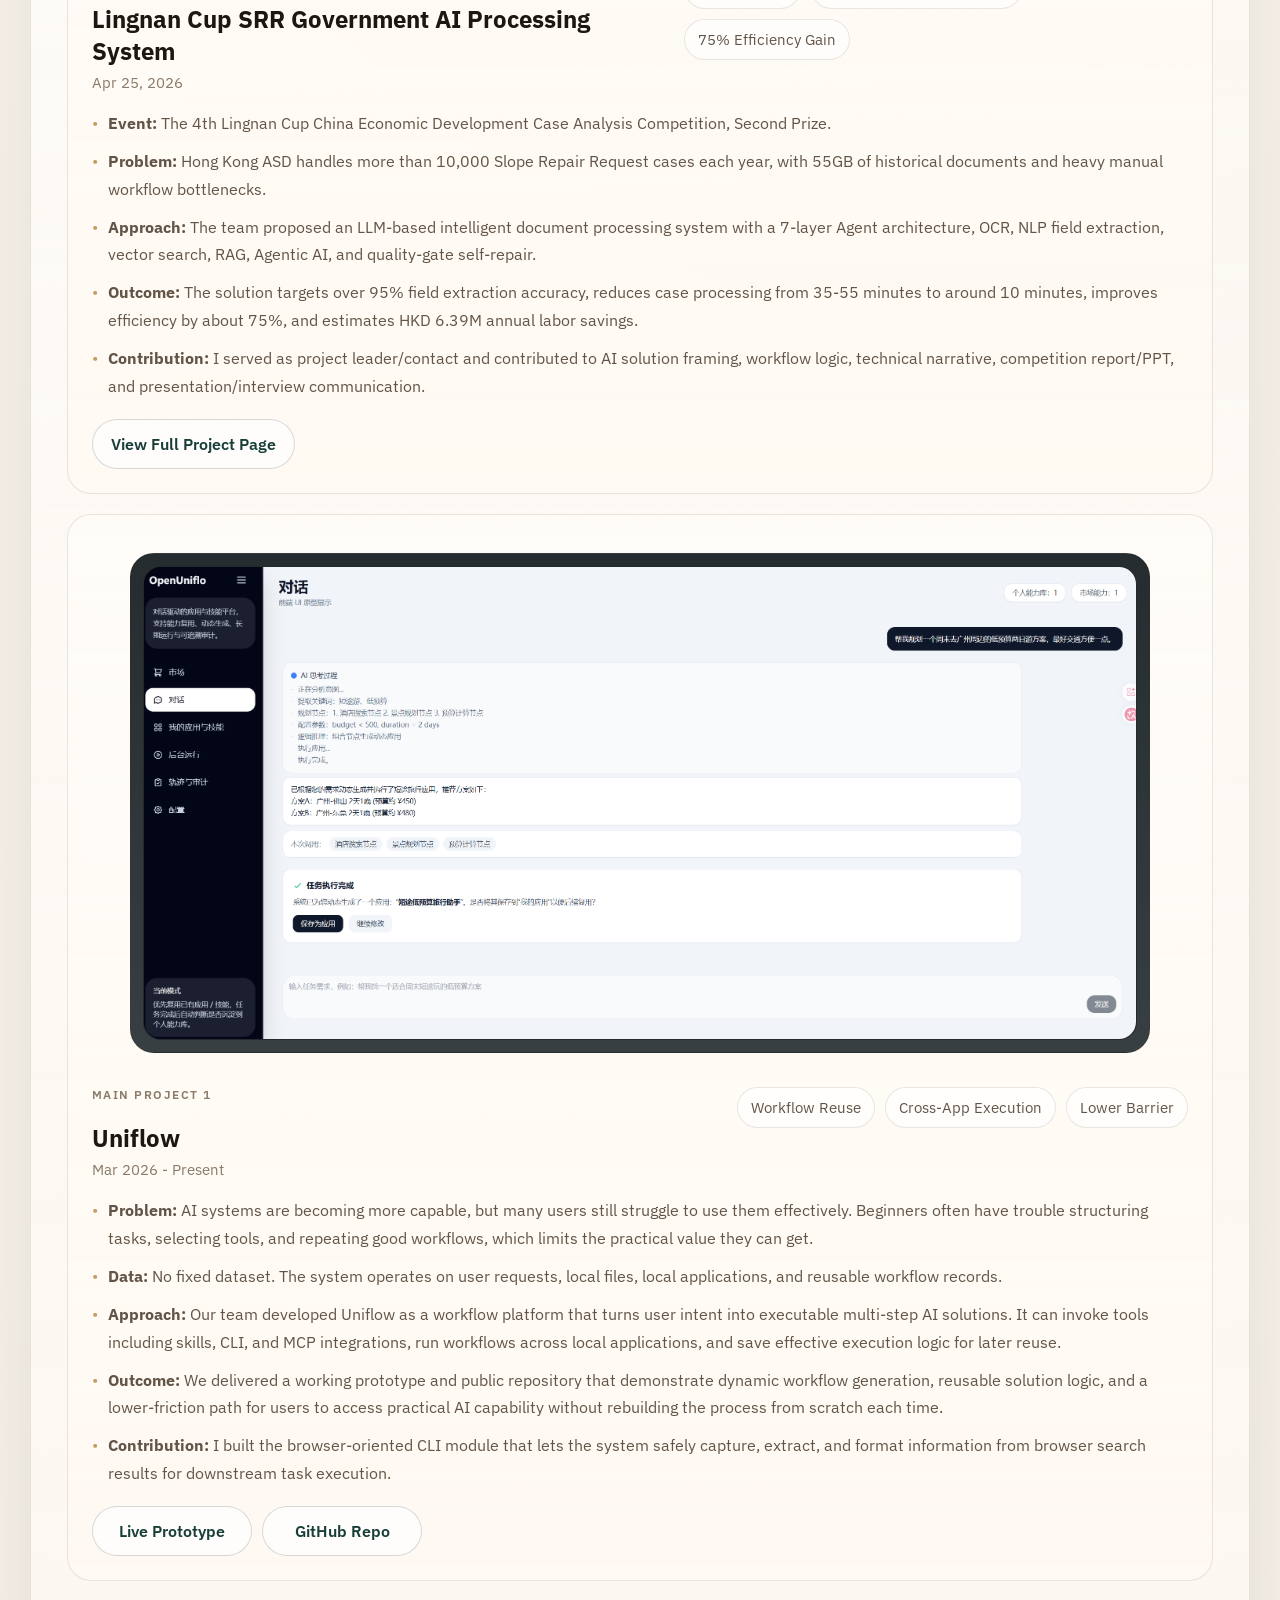
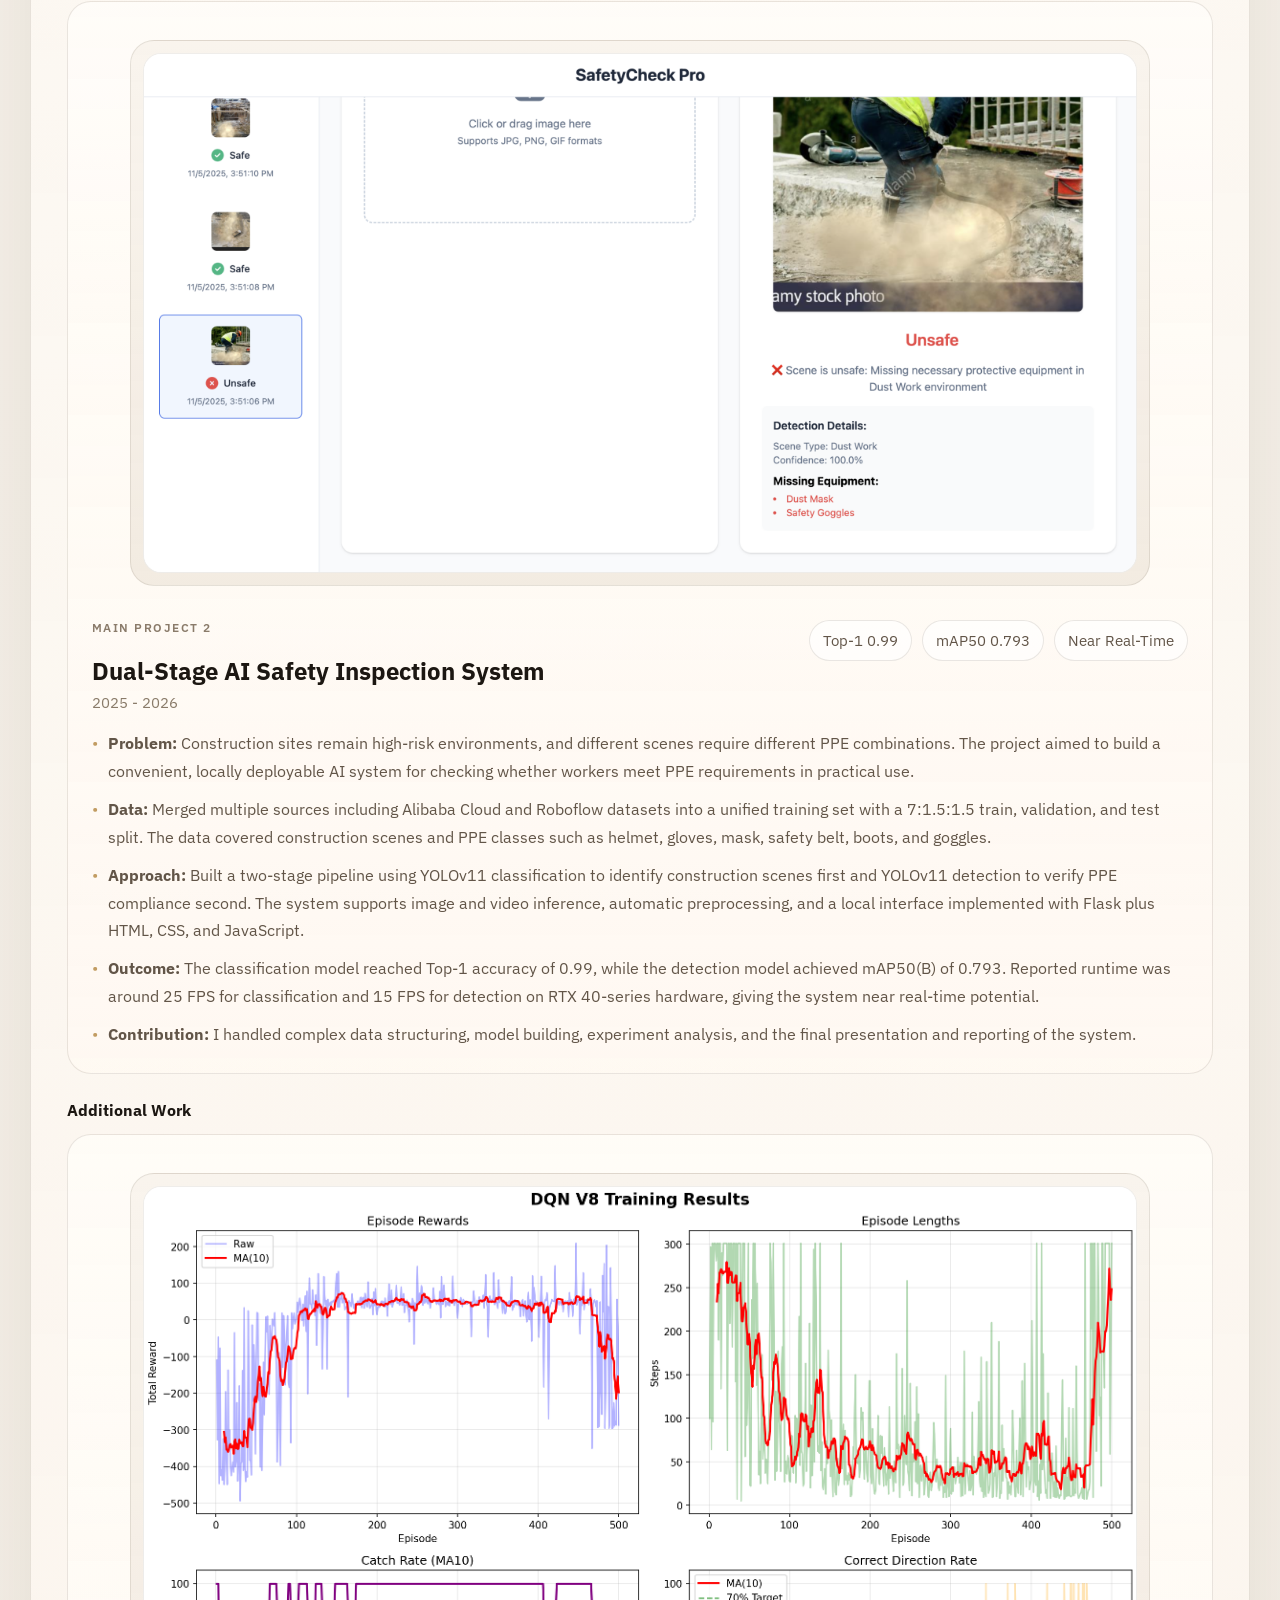
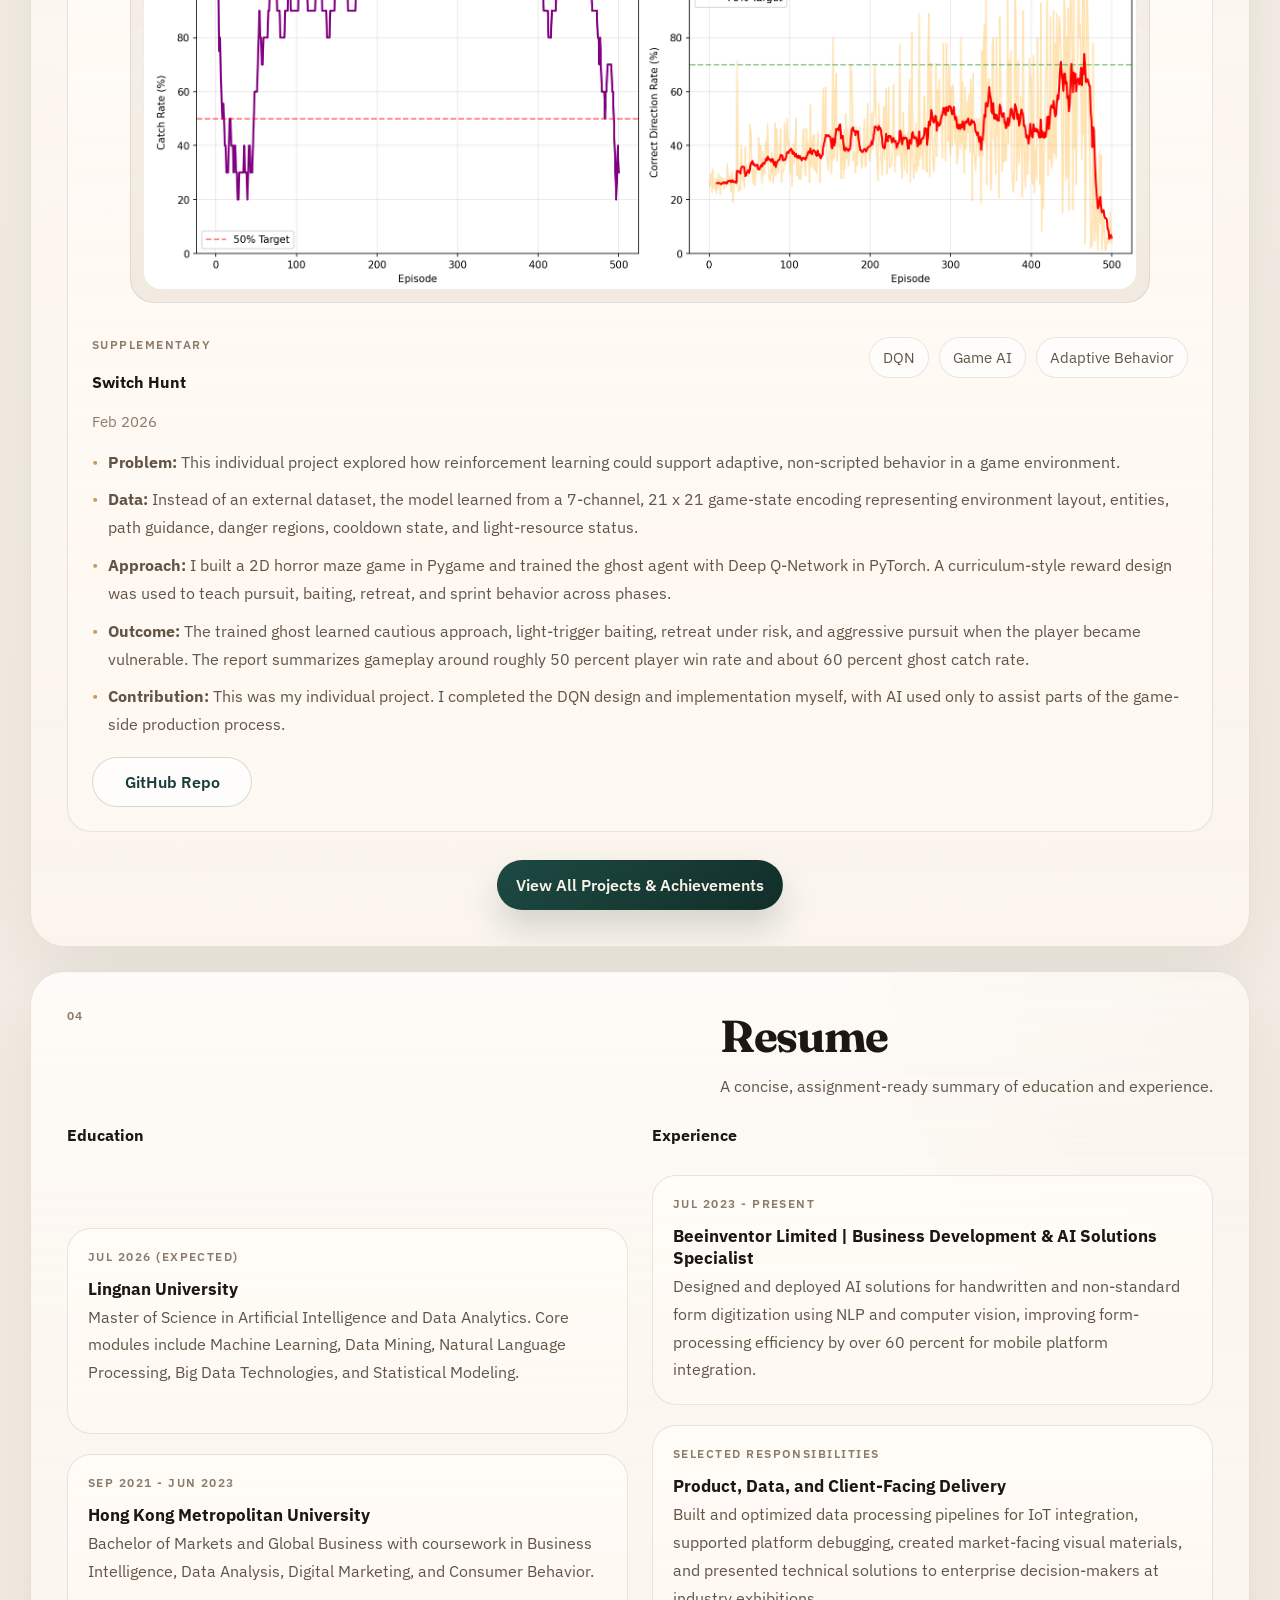
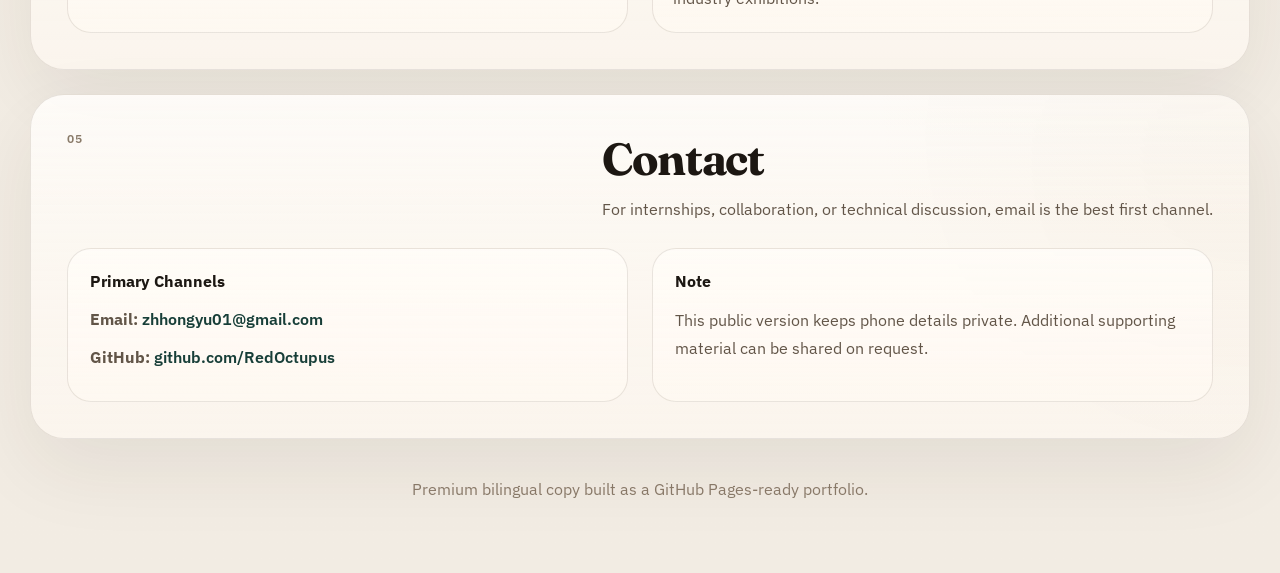
==== commit 082b8b61: "Add Lingnan Cup projects page" ====
--- a/index.html
+++ b/index.html
@@ -123,6 +123,7 @@
           <h3 id="supplementary-heading"></h3>
           <div id="supplementary-projects"></div>
         </div>
+        <div class="project-page-cta reveal-item" id="project-page-cta" data-reveal></div>
       </section>
 
       <section class="section-shell" id="resume">
--- a/styles.css
+++ b/styles.css
@@ -757,6 +757,291 @@
   margin-top: 26px;
 }
 
+.project-page-cta {
+  position: relative;
+  z-index: 1;
+  display: flex;
+  justify-content: center;
+  margin-top: 28px;
+}
+
+.projects-page-shell {
+  --content-width: 1260px;
+}
+
+.compact-section {
+  padding: 24px;
+}
+
+.back-link {
+  display: inline-flex;
+  width: fit-content;
+  margin-bottom: 18px;
+  color: var(--accent);
+  text-decoration: none;
+  font-weight: 600;
+}
+
+.back-link::before {
+  content: "←";
+  margin-right: 8px;
+  transition: transform 180ms ease;
+}
+
+.back-link:hover::before {
+  transform: translateX(-3px);
+}
+
+.projects-hero-grid {
+  position: relative;
+  z-index: 1;
+  display: grid;
+  grid-template-columns: minmax(0, 0.95fr) minmax(420px, 1.05fr);
+  gap: 28px;
+  align-items: start;
+}
+
+.projects-hero-copy {
+  display: grid;
+  align-content: start;
+}
+
+.projects-hero-copy .hero-title {
+  max-width: 12ch;
+}
+
+.project-page-typewriter {
+  display: inline-flex;
+  align-items: center;
+  flex-wrap: wrap;
+  gap: 0.28em;
+  min-height: 1.8em;
+  margin: 20px 0 0;
+  color: var(--accent);
+  font-size: clamp(1rem, 1.8vw, 1.18rem);
+  font-weight: 600;
+  line-height: 1.5;
+}
+
+#projects-type-phrase {
+  color: var(--text);
+}
+
+.projects-hero-media {
+  display: grid;
+  gap: 16px;
+}
+
+.project-hero-image,
+.project-hero-video {
+  margin: 0;
+  padding: 14px;
+  border-radius: var(--radius-lg);
+  background: linear-gradient(180deg, rgba(255, 252, 248, 0.9), rgba(244, 237, 228, 0.78));
+}
+
+.project-hero-image img {
+  width: 100%;
+  aspect-ratio: 2000 / 1362;
+  object-fit: contain;
+  border-radius: 18px;
+  background: rgba(255, 255, 255, 0.68);
+}
+
+.project-hero-video video {
+  width: 100%;
+  aspect-ratio: 16 / 9;
+  border-radius: 18px;
+  background: #171717;
+}
+
+.project-hero-image figcaption,
+.project-hero-video figcaption,
+.gallery-item figcaption {
+  margin-top: 10px;
+  color: var(--soft);
+  font-size: 0.9rem;
+  line-height: 1.5;
+}
+
+.project-highlight-strip {
+  position: relative;
+  z-index: 1;
+  display: grid;
+  grid-template-columns: repeat(4, minmax(0, 1fr));
+  gap: 14px;
+}
+
+.highlight-card {
+  display: grid;
+  gap: 8px;
+  min-height: 118px;
+  padding: 20px;
+  align-content: center;
+}
+
+.highlight-card strong {
+  font-family: var(--font-display);
+  font-size: clamp(1.3rem, 2.6vw, 2rem);
+  letter-spacing: -0.03em;
+}
+
+.highlight-card span {
+  color: var(--muted);
+  line-height: 1.5;
+}
+
+.project-detail-grid {
+  position: relative;
+  z-index: 1;
+  display: grid;
+  gap: 20px;
+}
+
+.project-detail-card {
+  display: grid;
+  grid-template-columns: minmax(300px, 0.92fr) minmax(0, 1.25fr);
+  gap: 22px;
+  padding: 18px;
+}
+
+.project-detail-media,
+.project-detail-placeholder {
+  min-height: 100%;
+  margin: 0;
+  border-radius: 22px;
+  border: 1px solid rgba(55, 39, 23, 0.1);
+  overflow: hidden;
+}
+
+.project-detail-media {
+  display: grid;
+  place-items: center;
+  padding: 12px;
+  background: linear-gradient(180deg, rgba(249, 244, 237, 0.98), rgba(241, 233, 223, 0.9));
+}
+
+.project-detail-media[data-frame="matte-dark"] {
+  background: linear-gradient(180deg, rgba(24, 31, 34, 0.94), rgba(39, 48, 52, 0.92));
+}
+
+.project-detail-media img {
+  width: 100%;
+  aspect-ratio: var(--visual-aspect, 16 / 9);
+  object-fit: contain;
+  border-radius: 16px;
+  background: rgba(255, 255, 255, 0.78);
+  transition: transform 700ms cubic-bezier(.2, .7, .2, 1);
+}
+
+.project-detail-card:hover .project-detail-media img {
+  transform: scale(1.012);
+}
+
+.project-detail-placeholder {
+  display: grid;
+  place-items: center;
+  min-height: 320px;
+  background:
+    radial-gradient(circle at 22% 18%, rgba(194, 156, 98, 0.22), transparent 34%),
+    linear-gradient(135deg, rgba(23, 62, 56, 0.11), rgba(255, 255, 255, 0.62));
+}
+
+.project-detail-placeholder span {
+  display: grid;
+  place-items: center;
+  width: 86px;
+  height: 86px;
+  border-radius: 28px;
+  background: linear-gradient(160deg, #204c45, #112f2a);
+  color: #fbf7f0;
+  font-family: var(--font-display);
+  font-size: 2rem;
+}
+
+.project-detail-copy {
+  display: grid;
+  align-content: start;
+  gap: 16px;
+  padding: 4px 4px 4px 0;
+}
+
+.project-detail-copy h3 {
+  margin: -4px 0 0;
+  font-size: clamp(1.45rem, 2.4vw, 2.15rem);
+  letter-spacing: -0.03em;
+}
+
+.project-detail-sections {
+  display: grid;
+  gap: 10px;
+}
+
+.project-detail-sections p {
+  margin: 0;
+  color: var(--muted);
+  line-height: 1.72;
+}
+
+.project-detail-sections strong {
+  color: var(--accent);
+}
+
+.tech-list {
+  display: flex;
+  flex-wrap: wrap;
+  gap: 8px;
+}
+
+.tech-list span {
+  padding: 8px 11px;
+  border: 1px solid var(--line);
+  border-radius: 999px;
+  background: rgba(255, 255, 255, 0.58);
+  color: var(--muted);
+  font-size: 0.88rem;
+}
+
+.lingnan-gallery {
+  position: relative;
+  z-index: 1;
+  display: grid;
+  grid-template-columns: repeat(6, 1fr);
+  gap: 14px;
+}
+
+.gallery-item {
+  margin: 0;
+  padding: 12px;
+  border-radius: var(--radius-lg);
+  background: linear-gradient(180deg, rgba(255, 252, 248, 0.88), rgba(255, 249, 242, 0.74));
+}
+
+.gallery-item:first-child,
+.gallery-item:nth-child(4) {
+  grid-column: span 3;
+}
+
+.gallery-item:nth-child(2),
+.gallery-item:nth-child(3),
+.gallery-item:nth-child(5) {
+  grid-column: span 2;
+}
+
+.gallery-item img {
+  width: 100%;
+  aspect-ratio: 4 / 3;
+  object-fit: cover;
+  object-position: center;
+  border-radius: 18px;
+  background: rgba(255, 255, 255, 0.68);
+  transition: transform 700ms cubic-bezier(.2, .7, .2, 1);
+}
+
+.gallery-item:hover img {
+  transform: scale(1.018);
+}
+
 .resume-grid,
 .contact-grid {
   position: relative;
@@ -822,12 +1107,22 @@
   .resume-grid,
   .contact-grid,
   .skill-grid,
-  .hero-stage-panel {
+  .hero-stage-panel,
+  .projects-hero-grid,
+  .project-detail-card {
     grid-template-columns: 1fr;
   }
 
   .hero-copy {
     padding-right: 0;
+  }
+
+  .project-detail-copy {
+    padding: 0;
+  }
+
+  .project-highlight-strip {
+    grid-template-columns: repeat(2, minmax(0, 1fr));
   }
 }
 
@@ -865,6 +1160,22 @@
   .project-copy {
     padding: 16px 18px 20px;
   }
+
+  .projects-hero-copy .hero-title {
+    max-width: none;
+  }
+
+  .lingnan-gallery {
+    grid-template-columns: 1fr;
+  }
+
+  .gallery-item:first-child,
+  .gallery-item:nth-child(2),
+  .gallery-item:nth-child(3),
+  .gallery-item:nth-child(4),
+  .gallery-item:nth-child(5) {
+    grid-column: auto;
+  }
 }
 
 @media (max-width: 560px) {
@@ -880,6 +1191,20 @@
 
   .hero-typewriter {
     font-size: 1rem;
+  }
+
+  .project-highlight-strip {
+    grid-template-columns: 1fr;
+  }
+
+  .project-detail-card,
+  .project-hero-image,
+  .project-hero-video {
+    padding: 12px;
+  }
+
+  .project-detail-placeholder {
+    min-height: 240px;
   }
 }
 
